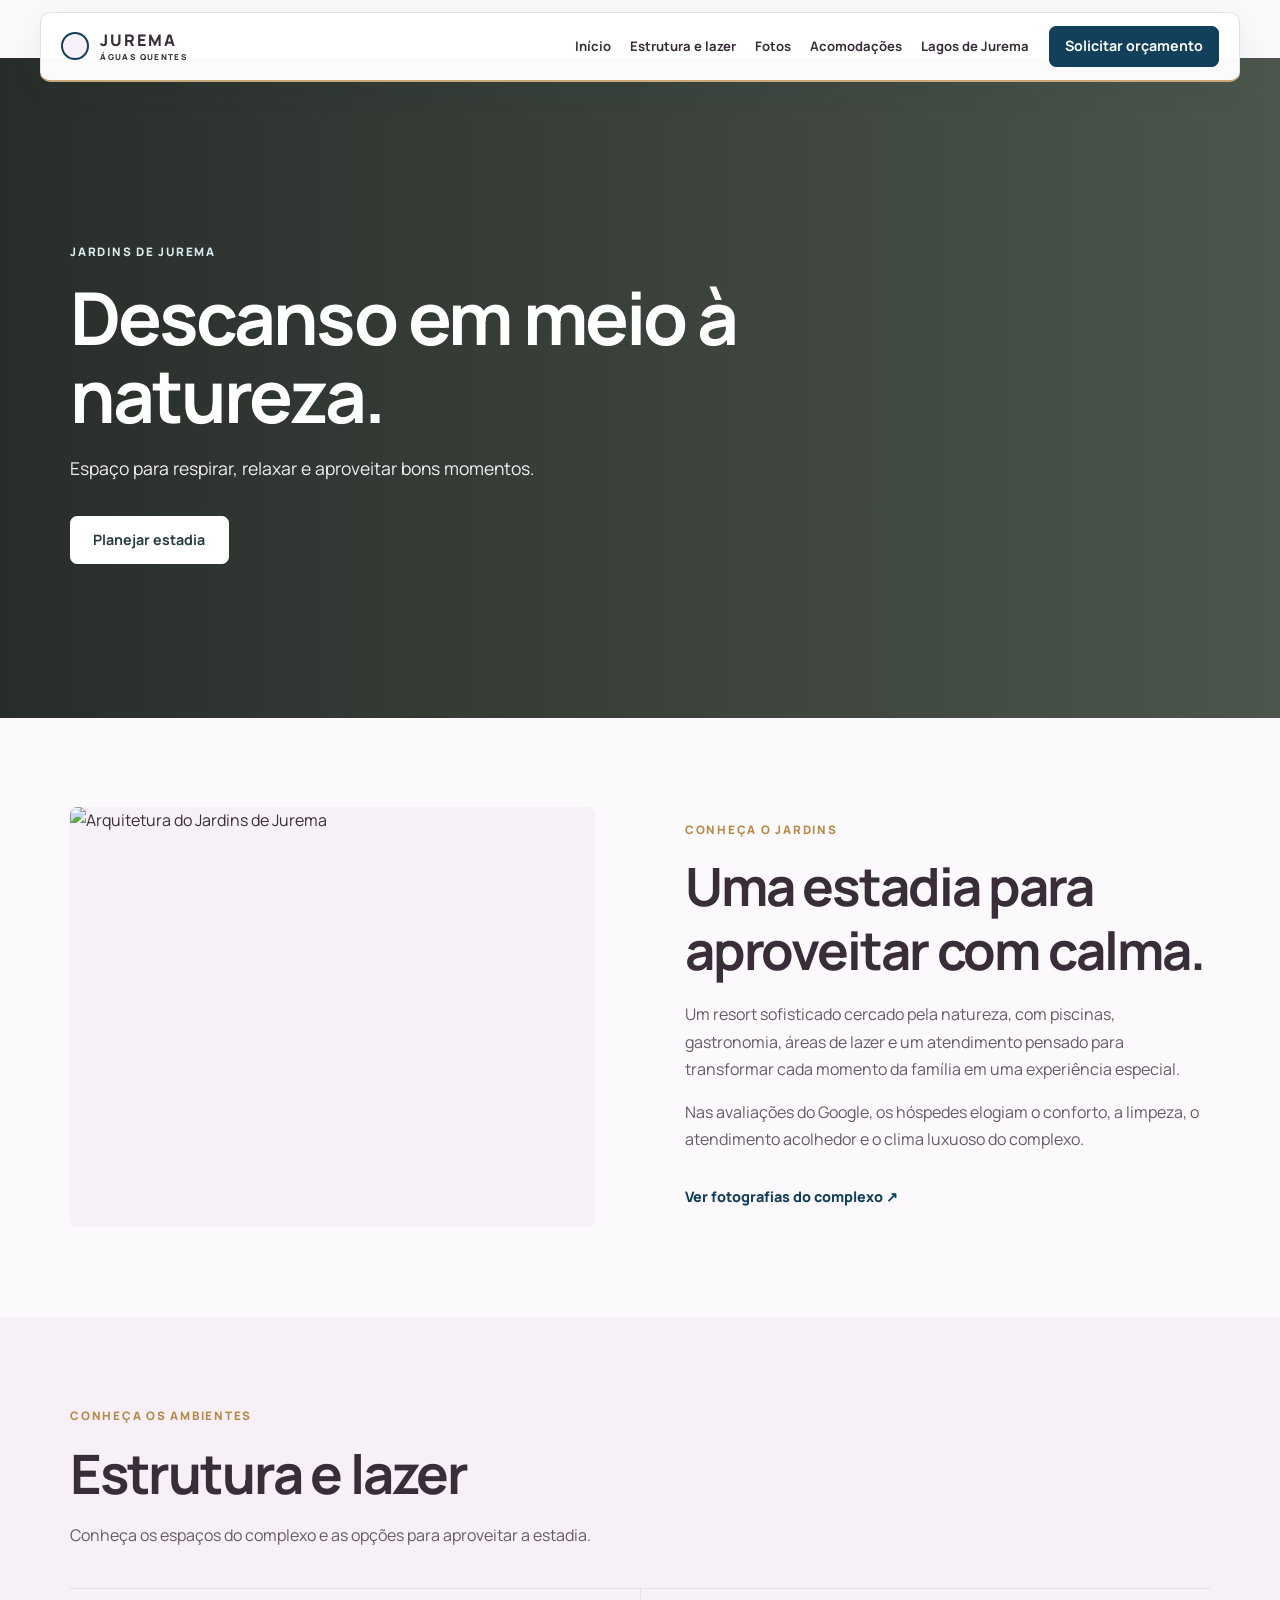
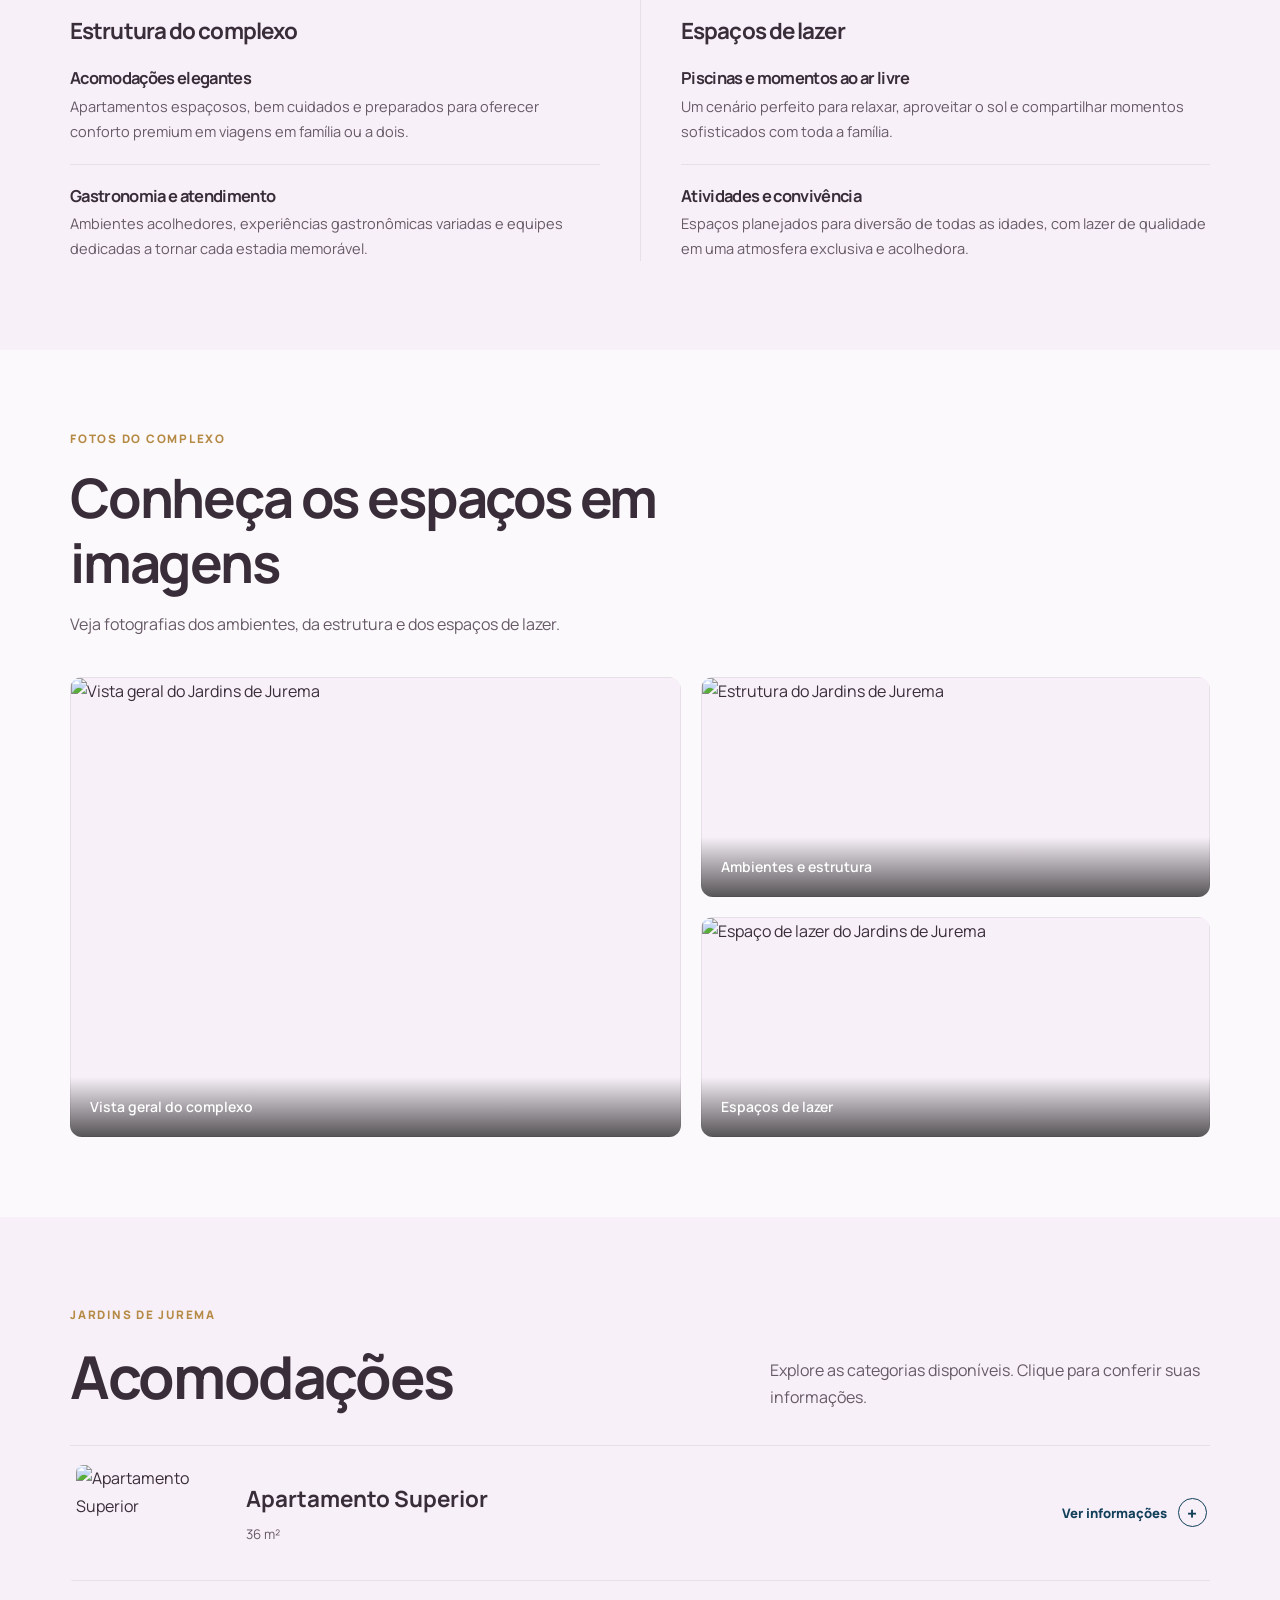
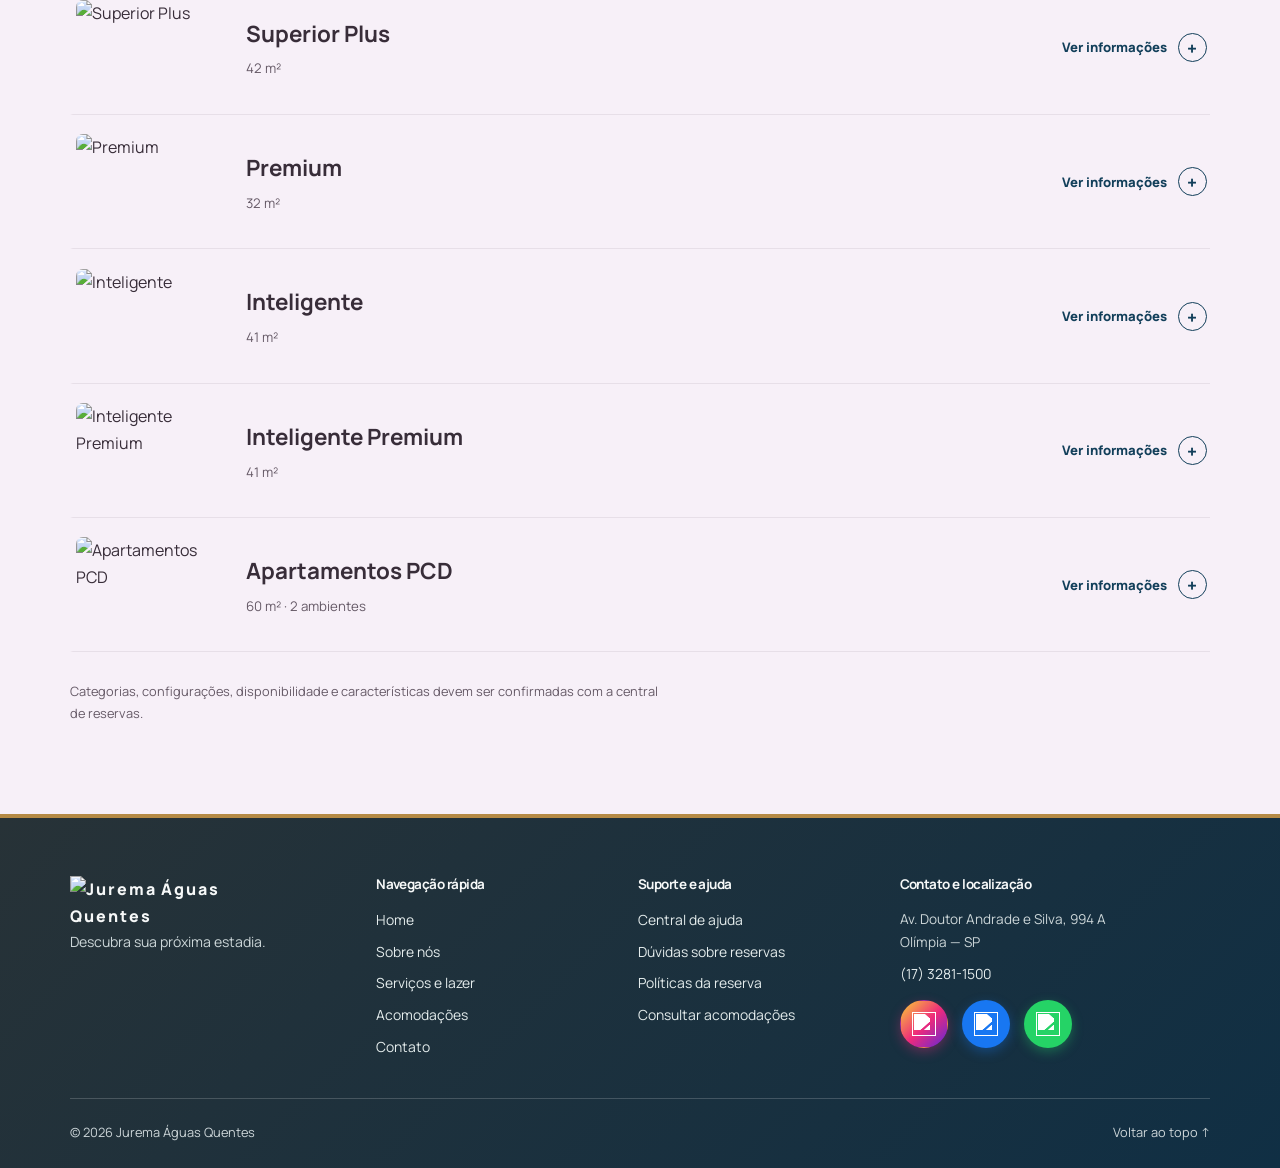
==== jardins-de-jurema.html @ 1fba1b68 "Add files via upload" ====
<!DOCTYPE html>
<html lang="pt-BR">
<head>
  <meta charset="UTF-8">
  <meta name="viewport" content="width=device-width, initial-scale=1.0">
  <meta name="description" content="Conheça o Jardins de Jurema, suas acomodações, estrutura e lazer.">
  <title>Jardins de Jurema</title>

  <link rel="preconnect" href="https://fonts.googleapis.com">
  <link rel="preconnect" href="https://fonts.gstatic.com" crossorigin>
  <link href="https://fonts.googleapis.com/css2?family=Manrope:wght@400;500;600;700;800&display=swap" rel="stylesheet">

  <link rel="stylesheet" href="style.css">
  <script src="script.js" defer></script>
</head>

<body class="tema-jardins">

  <a class="atalho" href="#conteudo">Pular para o conteúdo</a>

  <!-- CABEÇALHO -->
  <header class="cabecalho">
    <a class="marca" href="index.html">
      <span class="icone-marca" aria-hidden="true"></span>
      <span>JUREMA<small>ÁGUAS QUENTES</small></span>
    </a>

    <button
      class="alternar-menu"
      type="button"
      aria-expanded="false"
      aria-controls="navegacao"
    >
      Menu <span aria-hidden="true">☰</span>
    </button>

    <nav id="navegacao" aria-label="Navegação principal">
      <a href="index.html">Início</a>
      <a href="#estrutura-lazer">Estrutura e lazer</a>
      <a href="#galeria">Fotos</a>
      <a href="#acomodacoes">Acomodações</a>
      <a href="lagos-de-jurema.html">Lagos de Jurema</a>
      <a class="botao pequeno" href="index.html?resort=jardins&origem=jardins#planejar">
        Solicitar orçamento
      </a>
    </nav>
  </header>

  <main id="conteudo">

    <!-- CAPA PRINCIPAL -->
    <section class="capa capa-jardins" id="inicio">
      <div class="conteudo-capa">

        <p class="rotulo">JARDINS DE JUREMA</p>

        <h1>Descanso em meio à natureza.</h1>

        <p>
          Espaço para respirar, relaxar
          e aproveitar bons momentos.
        </p>

        <a class="botao claro" href="index.html?resort=jardins&origem=jardins#planejar">
          Planejar estadia
        </a>

      </div>
    </section>

    <!-- APRESENTAÇÃO -->
    <section class="apresentacao largura-conteudo secao" id="essencia">

      <div class="foto-apresentacao">
        <img
          src="imagens/jardins-de-jurema/familia-piscina.png"
          alt="Arquitetura do Jardins de Jurema"
          loading="lazy"
        >
      </div>

      <div class="texto-apresentacao">
        <p class="rotulo">CONHEÇA O JARDINS</p>

        <h2>Uma estadia para aproveitar com calma.</h2>

        <p>
          Um resort sofisticado cercado pela natureza, com piscinas,
          gastronomia, áreas de lazer e um atendimento pensado para
          transformar cada momento da família em uma experiência especial.
        </p>

        <p>
          Nas avaliações do Google, os hóspedes elogiam o conforto,
          a limpeza, o atendimento acolhedor e o clima luxuoso do complexo.
        </p>

        <a class="link-texto" href="#galeria">
          Ver fotografias do complexo ↗
        </a>
      </div>
    </section>

    <!-- ESTRUTURA E LAZER -->
    <section
      class="estrutura-lazer secao"
      id="estrutura-lazer"
      aria-labelledby="titulo-estrutura-lazer"
    >
      <div class="largura-conteudo">

        <div class="abertura-conteudo">
          <p class="rotulo">CONHEÇA OS AMBIENTES</p>

          <h2 id="titulo-estrutura-lazer">Estrutura e lazer</h2>

          <p>
            Conheça os espaços do complexo
            e as opções para aproveitar a estadia.
          </p>
        </div>

        <div class="estrutura-lazer-grid">

          <!-- ESTRUTURA DO COMPLEXO -->
          <div class="estrutura-lazer-coluna">
            <h3>Estrutura do complexo</h3>

            <div class="item-estrutura">
              <h4>Acomodações elegantes</h4>

              <p>
                Apartamentos espaçosos, bem cuidados e preparados para
                oferecer conforto premium em viagens em família ou a dois.
              </p>
            </div>

            <div class="item-estrutura">
              <h4>Gastronomia e atendimento</h4>

              <p>
                Ambientes acolhedores, experiências gastronômicas variadas
                e equipes dedicadas a tornar cada estadia memorável.
              </p>
            </div>
          </div>

          <!-- LAZER -->
          <div class="estrutura-lazer-coluna">
            <h3>Espaços de lazer</h3>

            <div class="item-estrutura">
              <h4>Piscinas e momentos ao ar livre</h4>

              <p>
                Um cenário perfeito para relaxar, aproveitar o sol e
                compartilhar momentos sofisticados com toda a família.
              </p>
            </div>

            <div class="item-estrutura">
              <h4>Atividades e convivência</h4>

              <p>
                Espaços planejados para diversão de todas as idades, com
                lazer de qualidade em uma atmosfera exclusiva e acolhedora.
              </p>
            </div>
          </div>

        </div>
      </div>
    </section>

    <!-- ======================================
         GALERIA DE FOTOS DO JARDINS
         COLOQUE SUAS FOTOGRAFIAS AQUI
    ======================================= -->
    <section
      class="galeria-complexo secao"
      id="galeria"
      aria-labelledby="titulo-galeria"
    >
      <div class="largura-conteudo">

        <div class="abertura-conteudo">
          <p class="rotulo">FOTOS DO COMPLEXO</p>

          <h2 id="titulo-galeria">
            Conheça os espaços em imagens
          </h2>

          <p>
            Veja fotografias dos ambientes,
            da estrutura e dos espaços de lazer.
          </p>
        </div>

        <div class="galeria-grade">

          <!-- FOTO PRINCIPAL -->
          <figure class="galeria-item galeria-destaque sem-imagem">
            <a
              class="galeria-imagem"
              href="imagens/jardins-de-jurema/aereo-jardim.png"
              target="_blank"
              rel="noopener noreferrer"
              aria-label="Abrir vista geral do complexo"
            >
              <img
                src="imagens/jardins-de-jurema/aereo-jardim.png"
                alt="Vista geral do Jardins de Jurema"
                loading="lazy"
              >

              <span class="galeria-fallback">
                Adicione a foto principal do Jardins
              </span>
            </a>

            <figcaption>Vista geral do complexo</figcaption>
          </figure>

          <!-- FOTO DA ESTRUTURA -->
          <figure class="galeria-item sem-imagem">
            <a
              class="galeria-imagem"
              href="imagens/jardins-de-jurema/frente-jardim.png"
              target="_blank"
              rel="noopener noreferrer"
              aria-label="Abrir fotografia da estrutura"
            >
              <img
                src="imagens/jardins-de-jurema/frente-jardim.png"
                alt="Estrutura do Jardins de Jurema"
                loading="lazy"
              >

              <span class="galeria-fallback">
                Adicione uma fotografia da estrutura
              </span>
            </a>

            <figcaption>Ambientes e estrutura</figcaption>
          </figure>

          <!-- FOTO DO LAZER -->
          <figure class="galeria-item sem-imagem">
            <a
              class="galeria-imagem"
              href="imagens/jardins-de-jurema/rede-jardim.png"
              target="_blank"
              rel="noopener noreferrer"
              aria-label="Abrir fotografia do lazer"
            >
              <img
                src="imagens/jardins-de-jurema/rede-jardim.png"
                alt="Espaço de lazer do Jardins de Jurema"
                loading="lazy"
              >

              <span class="galeria-fallback">
                Adicione uma fotografia do lazer
              </span>
            </a>

            <figcaption>Espaços de lazer</figcaption>
          </figure>

        </div>
      </div>
    </section>

    <!-- ACOMODAÇÕES -->
    <section
      class="acomodacoes secao"
      id="acomodacoes"
      data-resort="jardins"
      aria-labelledby="titulo-acomodacoes"
    >
      <div class="largura-conteudo">

        <div class="abertura-acomodacoes">
          <div>
            <p class="rotulo">JARDINS DE JUREMA</p>
            <h2 id="titulo-acomodacoes">Acomodações</h2>
          </div>

          <p>
            Explore as categorias disponíveis.
            Clique para conferir suas informações.
          </p>
        </div>

        <div
          class="lista-acomodacoes"
          id="lista-acomodacoes-jardins"
        ></div>

        <noscript>
          <p class="aviso">
            Ative o JavaScript para consultar as acomodações.
          </p>
        </noscript>

        <p class="aviso aviso-acomodacoes">
          Categorias, configurações, disponibilidade
          e características devem ser confirmadas
          com a central de reservas.
        </p>
      </div>
    </section>

  </main>

  <!-- RODAPÉ -->
  <footer class="rodape">
    <div class="largura-conteudo rodape-grade">
      <div class="rodape-marca">
        <a class="marca" href="index.html">
          <img src="imagens/logos/logo-branca.png" alt="Jurema Águas Quentes">
        </a>
        <p>Descubra sua próxima estadia.</p>
      </div>

      <div class="rodape-coluna">
        <h2>Navegação rápida</h2>
        <a href="index.html">Home</a>
        <a href="#essencia">Sobre nós</a>
        <a href="#estrutura-lazer">Serviços e lazer</a>
        <a href="#acomodacoes">Acomodações</a>
        <a href="index.html?resort=jardins#planejar">Contato</a>
      </div>

      <div class="rodape-coluna">
        <h2>Suporte e ajuda</h2>
        <a href="https://wa.me/551732811500" target="_blank" rel="noopener noreferrer">Central de ajuda</a>
        <a href="https://wa.me/551732811500" target="_blank" rel="noopener noreferrer">Dúvidas sobre reservas</a>
        <a href="https://wa.me/551732811500" target="_blank" rel="noopener noreferrer">Políticas da reserva</a>
        <a href="#acomodacoes">Consultar acomodações</a>
      </div>

      <div class="rodape-coluna">
        <h2>Contato e localização</h2>
        <p>Av. Doutor Andrade e Silva, 994 A<br>Olímpia — SP</p>
        <a href="https://wa.me/551732811500" target="_blank" rel="noopener noreferrer">(17) 3281-1500</a>
        <div class="redes-sociais">
          <a class="rede-social rede-social-instagram" href="https://www.instagram.com/lbtour/" target="_blank" rel="noopener noreferrer" aria-label="Instagram">
            <img src="imagens/logos/instagram.svg" alt="">
          </a>
          <a class="rede-social rede-social-facebook" href="https://www.facebook.com/agencialbtour/" target="_blank" rel="noopener noreferrer" aria-label="Facebook">
            <img src="imagens/logos/facebook.svg" alt="">
          </a>
          <a class="rede-social rede-social-whatsapp" href="https://wa.me/551732811500" target="_blank" rel="noopener noreferrer" aria-label="WhatsApp">
            <img src="imagens/logos/whatsapp.svg" alt="">
          </a>
        </div>
      </div>
    </div>

    <div class="largura-conteudo rodape-inferior">

      <span>
        © <span id="ano"></span> Jurema Águas Quentes
      </span>

      <a href="#inicio">
        Voltar ao topo ↑
      </a>
    </div>
  </footer>

</body>
</html>
---- style.css ----
/* =====================================
   VARIÁVEIS GERAIS
===================================== */

:root {
  --cor-acao: #123f5a;
  --cor-acento: #b58a45;
  --cor-clara: #d9edf1;

  --fundo: #f8fafb;
  --fundo-suave: #edf5f8;

  --texto: #23313a;
  --texto-suave: #58636b;

  --linha: #dce5e9;
  --largura: 1140px;

  /* TAMANHO DA LOGO DO RODAPÉ */
  --tamanho-logo-footer: 160px;
}

/* JARDINS */
body.tema-jardins {
  --cor-acao: #123f5a;
  --cor-acento: #b58a45;
  --cor-clara: #d9edf1;
  --fundo: #fcf9fc;
  --fundo-suave: #f7f0f8;
  --texto: #382d39;
  --texto-suave: #665a67;
  --linha: #e7dfe8;
}

/* LAGOS */
body.tema-lagos {
  --cor-acao: #123f5a;
  --cor-acento: #b58a45;
  --cor-clara: #d9edf1;
  --fundo: #fbfcf8;
  --fundo-suave: #f1f5e9;
  --texto: #303a25;
  --texto-suave: #64705d;
  --linha: #e0e8d4;
}

/* =====================================
   CONFIGURAÇÕES GERAIS
===================================== */

*,
*::before,
*::after {
  box-sizing: border-box;
}

html {
  scroll-behavior: smooth;
}

body {
  margin: 0;
  font-family: "Manrope", Arial, sans-serif;
  font-size: 16px;
  line-height: 1.7;
  color: var(--texto);
  background: var(--fundo);
}

em,
i {
  font-style: normal;
}

a {
  color: inherit;
  text-decoration: none;
  border-bottom: none;
}

img {
  display: block;
  max-width: 100%;
}

h1,
h2,
h3,
h4,
p {
  margin-top: 0;
  overflow-wrap: break-word;
}

h1,
h2,
h3,
h4 {
  line-height: 1.2;
  font-weight: 700;
  letter-spacing: -0.04em;
}

button,
input,
select {
  font: inherit;
}

button {
  cursor: pointer;
}

[hidden] {
  display: none !important;
}

:focus-visible {
  outline: 3px solid var(--cor-acao);
  outline-offset: 3px;
}

section[id] {
  scroll-margin-top: 7rem;
}

.largura-conteudo {
  width: min(var(--largura), calc(100% - 3rem));
  margin-inline: auto;
}

.secao {
  padding-block: clamp(4rem, 7vw, 6.5rem);
}

.atalho {
  position: fixed;
  z-index: 100;
  top: -100px;
  left: 1rem;
  padding: 0.6rem 1rem;
  background: #fff;
  color: #111;
}

.atalho:focus {
  top: 0;
}

.rotulo {
  margin-bottom: 0.9rem;
  color: var(--cor-acento);
  font-size: 0.73rem;
  font-weight: 800;
  letter-spacing: 0.15em;
  text-transform: uppercase;
}

/* =====================================
   BOTÕES
===================================== */

.botao {
  display: inline-flex;
  align-items: center;
  justify-content: center;
  gap: 0.5rem;

  min-height: 48px;
  padding: 0.85rem 1.4rem;

  border: 1px solid var(--cor-acao);
  border-radius: 7px;

  background: var(--cor-acao);
  color: #fff;

  font-size: 0.89rem;
  line-height: 1.3;
  font-weight: 700;
  text-align: center;

  transition: filter 0.2s ease;
}

.botao:hover {
  filter: brightness(0.91);
}

.botao.pequeno {
  min-height: 40px;
  padding: 0.65rem 0.95rem;
}

.botao.claro {
  background: #fff;
  color: #243b40;
  border-color: #fff;
}

.link-texto {
  display: inline-flex;
  align-items: center;
  width: fit-content;
  padding-bottom: 0.25rem;
  color: var(--cor-acao);
  border-bottom: none;
  font-size: 0.9rem;
  font-weight: 800;
}

.link-texto:hover {
  opacity: 0.75;
}

/* =====================================
   CABEÇALHO
===================================== */

.cabecalho {
  position: sticky;
  top: 0.75rem;
  z-index: 40;

  display: flex;
  align-items: center;
  justify-content: space-between;
  gap: 1.25rem;

  width: min(1200px, calc(100% - 2rem));
  margin: 0.75rem auto 0;
  padding: 0.8rem 1.25rem;

  background: rgba(255, 255, 255, 0.98);
  border: 1px solid var(--linha);
  border-radius: 10px;

  box-shadow: 0 8px 28px rgba(20, 35, 35, 0.06);
}

.tema-jurema .cabecalho,
.tema-jardins .cabecalho,
.tema-lagos .cabecalho {
  border-bottom: 2px solid rgba(181, 138, 69, 0.72);
  box-shadow: 0 8px 30px rgba(18, 63, 90, 0.08);
}

.tema-jurema .titulo-secao h2,
.tema-jardins .abertura-acomodacoes h2,
.tema-lagos .abertura-acomodacoes h2 {
  color: var(--texto);
}

.marca {
  display: inline-flex;
  align-items: center;
  gap: 0.7rem;
  flex-shrink: 0;
  font-weight: 800;
  letter-spacing: 0.12em;
}

.icone-marca {
  width: 28px;
  height: 28px;
  flex-shrink: 0;
  border: 2px solid var(--cor-acao);
  border-radius: 50%;
  background: var(--fundo-suave);
}

.marca > span:last-child {
  display: flex;
  flex-direction: column;
  line-height: 1;
}

.marca small {
  margin-top: 0.32rem;
  font-size: 0.51rem;
  letter-spacing: 0.17em;
}

#navegacao {
  display: flex;
  align-items: center;
  gap: clamp(0.6rem, 1.5vw, 1.4rem);
  font-size: 0.82rem;
  font-weight: 700;
}

#navegacao > a:not(.botao):hover {
  color: var(--cor-acao);
}

.alternar-menu {
  display: none;
}

/* =====================================
   CAPAS DOS COMPLEXOS

   ALTERE A FOTO EM CADA BLOCO
===================================== */

.capa {
  display: flex;
  align-items: center;
  position: relative;
  isolation: isolate;
  min-height: clamp(520px, 60vw, 660px);
  margin-top: -1.5rem;
  padding: 6rem 0 4rem;
  color: #fff;

  background:
    linear-gradient(
      90deg,
      rgba(16, 35, 40, 0.8),
      rgba(17, 39, 40, 0.3)
    ),
    url("imagens/jurema-aguas-quentes/banner-casa-imperial.webp")
    center / cover no-repeat,
    #355d6b;
}

body.tema-jurema .capa {
 background-position: center 42%;
}

body.tema-jurema .capa::after {
 content: "";
 position: absolute;
 inset: 0;
 pointer-events: none;
 background: radial-gradient(
   circle at 78% 38%,
   rgba(200, 235, 238, 0.12),
   transparent 30%
 );
}

/* FOTO DE CAPA DO JARDINS */
.capa-jardins {
  background-color: #5b655a;
  background-image:
    linear-gradient(
      90deg,
      rgba(28, 31, 29, 0.8),
      rgba(30, 41, 34, 0.25)
    ),
    url("imagens/jardins-de-jurema/aereo-jardim.png");
  background-position: center;
  background-size: cover;
  background-repeat: no-repeat;
}

/* FOTO DE CAPA DO LAGOS */
.capa-lagos {
  background-color: #527264;
  background-image:
    linear-gradient(
      90deg,
      rgba(19, 35, 28, 0.83),
      rgba(23, 49, 42, 0.2)
    ),
    url("imagens/lagos-de-jurema/lagos-aereo.png");
  background-position: center;
  background-size: cover;
  background-repeat: no-repeat;
}

.conteudo-capa {
  width: min(var(--largura), calc(100% - 3rem));
  margin-inline: auto;
  position: relative;
  z-index: 1;
}

.conteudo-capa > * {
  max-width: 670px;
}

.conteudo-capa .rotulo {
  color: var(--cor-clara);
}

.capa h1 {
  margin-bottom: 1.2rem;
  font-size: clamp(2.7rem, 5.7vw, 5rem);
  line-height: 1.08;
}

.conteudo-capa > p:not(.rotulo) {
  margin-bottom: 2rem;
  color: rgba(255,255,255,0.93);
  font-size: clamp(0.98rem, 1.6vw, 1.1rem);
}

/* =====================================
   FORMULÁRIO
===================================== */

.planejamento {
  position: relative;
  z-index: 2;
  margin-top: -3rem;
  padding: 2.25rem;

  background: #fff;
  border: 1px solid var(--linha);
  border-radius: 10px;

  box-shadow: 0 14px 35px rgba(35,54,62,0.08);
}

.planejamento h2 {
  margin-bottom: 1.5rem;
  font-size: clamp(1.6rem, 3vw, 2.25rem);
}

#formulario-planejamento {
  display: grid;
  grid-template-columns: repeat(4, minmax(0, 1fr));
  align-items: end;
  gap: 1.1rem;
}

#formulario-planejamento label {
  display: flex;
  flex-direction: column;
  gap: 0.45rem;
  font-size: 0.83rem;
  font-weight: 700;
}

#formulario-planejamento input:not([type="radio"]),
#formulario-planejamento select {
  width: 100%;
  min-width: 0;
  min-height: 48px;
  padding: 0.6rem 0.75rem;
  border: 1px solid #c9d3d9;
  border-radius: 7px;
  background: #fff;
  color: var(--texto);
}

.selecao-hospedagem {
  grid-column: 1 / -1;
  margin: 0;
  padding: 0;
  min-width: 0;
  border: 0;
}

.selecao-hospedagem legend {
  margin-bottom: 0.7rem;
  font-size: 0.87rem;
  font-weight: 800;
}

.opcoes-hospedagem {
  display: flex;
  flex-wrap: wrap;
  gap: 0.5rem;
}

#formulario-planejamento .opcao-hospedagem {
  display: inline-flex;
  flex-direction: row;
  align-items: center;
  gap: 0.55rem;
  min-height: 46px;
  padding: 0.55rem 0.85rem;

  border: 1px solid var(--linha);
  background: #fff;
  border-radius: 7px;
  cursor: pointer;
}

#formulario-planejamento .opcao-hospedagem:has(input:checked) {
  border-color: var(--cor-acao);
  background: var(--fundo-suave);
}

.opcao-hospedagem input {
  margin: 0;
  accent-color: var(--cor-acao);
}

.opcao-hospedagem strong {
  font-size: 0.85rem;
}

.idades-criancas {
  grid-column: 1 / -1;
  padding: 1rem;
  border-left: 3px solid var(--cor-acao);
  background: var(--fundo-suave);
}

.idades-cabecalho {
  display: flex;
  flex-direction: column;
  margin-bottom: 0.85rem;
  font-size: 0.85rem;
}

.idades-cabecalho span {
  color: var(--texto-suave);
}

.grade-idades {
  display: grid;
  grid-template-columns: repeat(4, minmax(0, 1fr));
  gap: 1rem;
}

#formulario-planejamento > button {
  grid-column: 1 / -1;
  justify-self: end;
  width: min(100%, 260px);
}

/* =====================================
   APRESENTAÇÃO
===================================== */

.apresentacao {
  display: grid;
  grid-template-columns: 1fr 1fr;
  align-items: center;
  gap: clamp(2rem, 7vw, 6rem);
}

.foto-apresentacao {
  overflow: hidden;
  border-radius: 7px;
  background: var(--fundo-suave);
}

.foto-apresentacao img {
  width: 100%;
  height: 420px;
  object-fit: cover;
}

.texto-apresentacao h2,
.introducao h2,
.titulo-secao h2 {
  margin-bottom: 1.2rem;
  font-size: clamp(2rem, 4.2vw, 3.3rem);
}

.texto-apresentacao p:not(.rotulo),
.introducao p:not(.rotulo),
.titulo-secao > p {
  max-width: 53ch;
  color: var(--texto-suave);
}

.texto-apresentacao .link-texto {
  margin-top: 1rem;
}

.introducao {
  text-align: center;
}

.introducao p {
  margin-inline: auto;
}

/* =====================================
   COMPLEXOS DA PÁGINA INICIAL
===================================== */

.titulo-secao {
  display: flex;
  align-items: end;
  justify-content: space-between;
  gap: 2rem;
  margin-bottom: 2.5rem;
}

.grade-experiencias {
  display: grid;
  grid-template-columns: repeat(3, minmax(0, 1fr));
  gap: clamp(1.5rem, 4vw, 3rem);
}

.experiencia {
  min-width: 0;
  display: flex;
  flex-direction: column;
}

.experiencia > div:last-child {
  flex: 1;
  display: flex;
  flex-direction: column;
  align-items: flex-start;
  padding-top: 1.1rem;
}

.experiencia > div:last-child p {
  flex: 1;
}

.experiencia > div:last-child .link-texto {
  margin-top: 1rem;
}

.experiencia-foto {
  position: relative;
  width: 100%;
  aspect-ratio: 16 / 10;
  border-radius: 7px;
  background: var(--fundo-suave);
  overflow: hidden;
}

.experiencia-foto::after {
  content: "";
  position: absolute;
  inset: 0;
  border: 1px solid rgba(181, 138, 69, 0.42);
  border-radius: inherit;
  pointer-events: none;
}

.experiencia-foto img {
  width: 100%;
  height: 100%;
  object-fit: cover;
}

.experiencia-fallback {
  display: none;
  padding: 1.5rem;
  font-size: 0.83rem;
  color: var(--texto-suave);
  text-align: center;
}

.experiencia-foto.sem-imagem {
  display: grid;
  place-items: center;
  border: 1px solid var(--linha);
}

.experiencia-foto.sem-imagem img {
  display: none;
}

.experiencia-foto.sem-imagem .experiencia-fallback {
  display: block;
}

.experiencia h3 {
  margin-bottom: 0.6rem;
  font-size: clamp(1.2rem, 2vw, 1.55rem);
}

.experiencia p {
  max-width: 47ch;
  color: var(--texto-suave);
}

/* =====================================
   ESTRUTURA E LAZER
===================================== */

.estrutura-lazer {
  background: var(--fundo-suave);
}

.abertura-conteudo {
  max-width: 700px;
  margin-bottom: 2.4rem;
}

.abertura-conteudo h2 {
  margin-bottom: 1rem;
  font-size: clamp(2.2rem, 4.5vw, 3.4rem);
}

.abertura-conteudo > p:last-child {
  color: var(--texto-suave);
}

.estrutura-lazer-grid {
  display: grid;
  grid-template-columns: repeat(2, minmax(0, 1fr));
  border-top: 1px solid var(--linha);
}

.estrutura-lazer-coluna {
  min-width: 0;
  padding: 1.8rem 2.5rem 0 0;
}

.estrutura-lazer-coluna + .estrutura-lazer-coluna {
  padding: 1.8rem 0 0 2.5rem;
  border-left: 1px solid var(--linha);
}

.estrutura-lazer-coluna h3 {
  margin-bottom: 1.5rem;
  font-size: 1.4rem;
}

.item-estrutura + .item-estrutura {
  margin-top: 1.3rem;
  padding-top: 1.3rem;
  border-top: 1px solid var(--linha);
}

.item-estrutura h4 {
  margin-bottom: 0.35rem;
  font-size: 1.03rem;
}

.item-estrutura p {
  margin-bottom: 0;
  color: var(--texto-suave);
  font-size: 0.91rem;
}

/* =====================================
   GALERIA DOS COMPLEXOS
===================================== */

.galeria-complexo {
  background: var(--fundo);
}

.galeria-grade {
  display: grid;
  grid-template-columns: 1.25fr 1fr;
  grid-template-rows: repeat(2, minmax(180px, auto));
  gap: 1.1rem 1.5rem;
}

.galeria-item {
  min-width: 0;
  margin: 0;
}

.galeria-destaque {
  grid-row: span 2;
}

.galeria-imagem {
  position: relative;
  display: block;
  overflow: hidden;
  width: 100%;
  aspect-ratio: 16 / 9;
  border: 1px solid var(--linha);
  border-radius: 7px;
  background: var(--fundo-suave);
}

.galeria-destaque .galeria-imagem {
  height: calc(100% - 1.7rem);
  min-height: 360px;
  aspect-ratio: auto;
}

.galeria-imagem img {
  width: 100%;
  height: 100%;
  object-fit: cover;
  transition: transform 0.25s ease;
}

.galeria-imagem[href]:hover img {
  transform: scale(1.02);
}

.galeria-item figcaption {
  padding-top: 0.5rem;
  font-size: 0.79rem;
  color: var(--texto-suave);
}

.galeria-fallback {
  display: none;
  padding: 1.5rem;
  text-align: center;
  font-size: 0.83rem;
  color: var(--texto-suave);
}

.galeria-item.sem-imagem .galeria-imagem {
  display: grid;
  place-items: center;
}

.galeria-item.sem-imagem .galeria-imagem img {
  display: none;
}

.galeria-item.sem-imagem .galeria-fallback {
  display: block;
}

.galeria-item.sem-imagem .galeria-imagem {
  cursor: default;
}

/* =====================================
   ACOMODAÇÕES
===================================== */

.acomodacoes {
  background: var(--fundo-suave);
}

.abertura-acomodacoes {
  display: flex;
  justify-content: space-between;
  align-items: end;
  gap: 2rem;
  margin-bottom: 2.1rem;
}

.abertura-acomodacoes h2 {
  margin-bottom: 0;
  font-size: clamp(2.3rem, 5vw, 3.7rem);
}

.abertura-acomodacoes > p {
  max-width: 44ch;
  margin: 0;
  color: var(--texto-suave);
}

.lista-acomodacoes {
  border-top: 1px solid var(--linha);
}

.acomodacao-item {
  border-bottom: 1px solid var(--linha);
  border-left: 3px solid transparent;
  transition: border-color 0.2s ease, background 0.2s ease;
}

.acomodacao-item:hover,
.acomodacao-item[open] {
  border-left-color: var(--cor-acento);
  background: linear-gradient(90deg, rgba(181, 138, 69, 0.07), transparent 28%);
}

.acomodacao-resumo {
  display: flex;
  align-items: center;
  justify-content: space-between;
  gap: 1.25rem;

  min-height: 95px;
  padding: 1.2rem 0.2rem;

  cursor: pointer;
  list-style: none;
}

.foto-acomodacao {
  width: 150px;
  height: 95px;
  flex: 0 0 150px;
  border-radius: 7px;
  object-fit: cover;
}

.nome-acomodacao {
  flex: 1;
}

.acomodacao-resumo::-webkit-details-marker {
  display: none;
}

.acomodacao-resumo:hover {
  color: var(--cor-acao);
}

.nome-acomodacao {
  display: flex;
  flex-direction: column;
  gap: 0.3rem;
}

.nome-acomodacao strong {
  font-size: clamp(1.05rem, 2vw, 1.4rem);
}

.nome-acomodacao small {
  color: var(--texto-suave);
  font-size: 0.83rem;
}

.alternar-acomodacao {
  display: inline-flex;
  align-items: center;
  gap: 0.7rem;
  color: var(--cor-acao);
  font-size: 0.82rem;
  font-weight: 800;
  white-space: nowrap;
}

.alternar-acomodacao > span {
  display: grid;
  place-items: center;
  width: 29px;
  height: 29px;
  border: 1px solid currentColor;
  border-radius: 50%;
  font-size: 1.1rem;
  transition: transform 0.2s;
}

.acomodacao-item[open] .alternar-acomodacao > span {
  transform: rotate(45deg);
}

.conteudo-acomodacao {
  display: flex;
  align-items: end;
  justify-content: space-between;
  flex-wrap: wrap;
  gap: 1.25rem;
  padding: 0 0.25rem 1.5rem;
}

.conteudo-acomodacao ul {
  margin: 0;
  padding-left: 1.25rem;
  color: var(--texto-suave);
  font-size: 0.9rem;
}

.conteudo-acomodacao li + li {
  margin-top: 0.2rem;
}

.aviso {
  color: var(--texto-suave);
  font-size: 0.8rem;
}

.aviso-acomodacoes {
  max-width: 75ch;
  margin: 1.8rem 0 0;
}

/* =====================================
   RODAPÉ
===================================== */

.rodape {
  padding: 3.6rem 0 1.5rem;
  background: #273237;
  color: #f6f8f8;
  border-top: 4px solid var(--cor-acento);
  background-image: linear-gradient(135deg, #273237 0%, #102f44 100%);
}

.rodape-grade {
  display: grid;
  grid-template-columns: 1.2fr 1fr 1fr 1.4fr;
  gap: 2.5rem;
  padding-bottom: 2.5rem;
}

.rodape-marca .marca img {
  width: var(--tamanho-logo-footer);
  max-width: 100%;
  height: auto;
  object-fit: contain;
}

.rodape-marca p {
  color: #ccd6d8;
  font-size: 0.88rem;
}

.rodape-coluna {
  display: flex;
  flex-direction: column;
  align-items: flex-start;
  gap: 0.5rem;
}

.rodape-coluna h2 {
  margin-bottom: 0.5rem;
  font-size: 0.84rem;
}

.rodape-coluna a {
  color: #e4ecec;
  font-size: 0.87rem;
}

.rodape-coluna a:hover,
.rodape-inferior a:hover {
  color: #b7e3e5;
}

.rodape-coluna p {
  max-width: 28ch;
  margin: 0;
  color: #ccd6d8;
  font-size: 0.85rem;
}

.redes-sociais {
  display: flex;
  flex-wrap: wrap;
  gap: 0.9rem;
  margin-top: 0.35rem;
}

.rede-social {
  display: grid;
  place-items: center;
  width: 48px;
  height: 48px;
  border: 1px solid rgba(255,255,255,0.28);
  border-radius: 50%;
  color: #fff;
  transition: background 0.2s ease, transform 0.2s ease;
}

.rede-social:hover {
  transform: translateY(-2px);
}

.rede-social-instagram {
  border-color: transparent;
  background: linear-gradient(135deg, #f9ce34 0%, #ee2a7b 52%, #6228d7 100%);
  box-shadow: 0 4px 12px rgba(238, 42, 123, 0.35);
}

.rede-social-facebook {
  border-color: transparent;
  background: #1877f2;
  box-shadow: 0 4px 12px rgba(24, 119, 242, 0.35);
}

.rede-social-whatsapp {
  border-color: transparent;
  background: #25d366;
  box-shadow: 0 4px 12px rgba(37, 211, 102, 0.35);
}

.rede-social svg {
  width: 24px;
  height: 24px;
  fill: currentColor;
  stroke: none;
}

.rede-social-instagram svg {
  fill: none;
  stroke: #fff;
  stroke-width: 1.8;
}

.rede-social-instagram svg circle {
  fill: none;
}

.rede-social-facebook svg,
.rede-social-whatsapp svg {
  fill: #fff;
}

.rede-social-whatsapp svg {
  fill: none;
  stroke: #fff;
  stroke-width: 1.7;
  stroke-linecap: round;
  stroke-linejoin: round;
}

.rede-social img {
  width: 24px;
  height: 24px;
  object-fit: contain;
  filter: brightness(0) invert(1);
}

.rodape-inferior {
  display: flex;
  align-items: center;
  justify-content: space-between;
  flex-wrap: wrap;
  gap: 1.2rem;

  padding-top: 1.4rem;
  border-top: 1px solid rgba(255,255,255,0.18);

  color: #ccd5d8;
  font-size: 0.8rem;
}

/* =====================================
   MODAL DO WHATSAPP
===================================== */

#janela-modal {
  position: relative;
  width: min(550px, calc(100% - 2rem));
  padding: 2rem;
  border: 1px solid var(--linha);
  border-radius: 10px;
  background: #fff;
  color: var(--texto);
}

#janela-modal::backdrop {
  background: rgba(16,28,34,0.66);
}

#janela-modal h2 {
  margin: 0.2rem 2rem 1rem 0;
  font-size: 1.75rem;
}

#texto-modal {
  white-space: pre-line;
}

.fechar-modal {
  position: absolute;
  top: 1rem;
  right: 1rem;

  width: 35px;
  height: 35px;

  border: 1px solid var(--linha);
  border-radius: 50%;
  background: #fff;
  font-size: 1.3rem;
}

.modal-acoes {
  display: flex;
  flex-wrap: wrap;
  gap: 0.7rem;
  margin-top: 1rem;
}

.modal-acoes .botao {
  flex: 1 1 180px;
}

#estado-copia {
  min-height: 1rem;
  font-size: 0.82rem;
}

/* =====================================
   TABLETS
===================================== */

@media (max-width: 920px) {
  .alternar-menu {
    display: inline-flex;
    align-items: center;
    gap: 0.5rem;

    min-height: 40px;
    padding: 0.5rem 0.8rem;

    background: #fff;
    border: 1px solid var(--linha);
    border-radius: 6px;
  }

  #navegacao {
    display: none;
    position: absolute;

    top: calc(100% + 0.4rem);
    left: 0;
    right: 0;

    flex-direction: column;
    align-items: stretch;
    gap: 0.25rem;

    padding: 1rem;
    background: #fff;
    border: 1px solid var(--linha);
    border-radius: 8px;

    box-shadow: 0 12px 25px rgba(0,0,0,0.08);
  }

  #navegacao.aberto {
    display: flex;
  }

  #navegacao > a:not(.botao) {
    padding: 0.6rem;
  }

  #formulario-planejamento {
    grid-template-columns: repeat(2, minmax(0,1fr));
  }

  .grade-idades {
    grid-template-columns: repeat(2, minmax(0,1fr));
  }

  .apresentacao {
    grid-template-columns: 1fr;
  }

  .foto-apresentacao img {
    height: 340px;
  }

  .titulo-secao,
  .abertura-acomodacoes {
    flex-direction: column;
    align-items: flex-start;
  }

  .estrutura-lazer-grid {
    grid-template-columns: 1fr;
  }

  .estrutura-lazer-coluna,
  .estrutura-lazer-coluna + .estrutura-lazer-coluna {
    padding: 1.5rem 0 0;
    border-left: 0;
  }

  .estrutura-lazer-coluna + .estrutura-lazer-coluna {
    margin-top: 1.5rem;
    border-top: 1px solid var(--linha);
  }

  .rodape-grade {
    grid-template-columns: repeat(2, minmax(0,1fr));
  }
}

/* =====================================
   CELULARES
===================================== */

@media (max-width: 620px) {
  .largura-conteudo,
  .conteudo-capa {
    width: calc(100% - 2rem);
  }

  .secao {
    padding-block: 3.7rem;
  }

  .cabecalho {
    padding: 0.65rem 0.85rem;
  }

  .marca {
    gap: 0.45rem;
    font-size: 0.85rem;
  }

  .marca small {
    font-size: 0.45rem;
  }

  .icone-marca {
    width: 24px;
    height: 24px;
  }

  .capa {
    min-height: 500px;
    margin-top: -1rem;
    padding: 6rem 0 3rem;
  }

  .capa h1 {
    font-size: clamp(2.5rem, 11vw, 3.7rem);
  }

  .planejamento {
    margin-top: -1.5rem;
    padding: 1.2rem;
  }

  #formulario-planejamento {
    grid-template-columns: 1fr;
  }

  #formulario-planejamento > button {
    width: 100%;
    justify-self: stretch;
  }

  .opcoes-hospedagem {
    flex-direction: column;
  }

  .grade-idades {
    grid-template-columns: 1fr;
  }

  .foto-apresentacao img {
    height: 270px;
  }

  .grade-experiencias {
    grid-template-columns: 1fr;
  }

  /* GALERIA NO CELULAR */
  .galeria-grade {
    grid-template-columns: repeat(2, minmax(0,1fr));
    grid-template-rows: auto;
    gap: 1rem;
  }

  .galeria-destaque {
    grid-column: 1 / -1;
    grid-row: auto;
  }

  .galeria-destaque .galeria-imagem {
    height: auto;
    min-height: 0;
    aspect-ratio: 16 / 10;
  }

  .galeria-item:not(.galeria-destaque) .galeria-imagem {
    aspect-ratio: 4 / 3;
  }

  .galeria-fallback {
    padding: 0.75rem;
    font-size: 0.73rem;
  }

  .acomodacao-resumo {
    min-height: 85px;
  }

  .foto-acomodacao {
    width: 90px;
    height: 70px;
    flex-basis: 90px;
  }

  .alternar-acomodacao {
    gap: 0.4rem;
    font-size: 0.73rem;
  }

  .rodape-grade {
    grid-template-columns: 1fr;
  }

  .rodape-inferior {
    align-items: flex-start;
    flex-direction: column;
  }

  #janela-modal {
    padding: 1.4rem;
  }
}

/* =====================================
   ACESSIBILIDADE
===================================== */

@media (prefers-reduced-motion: reduce) {
  html {
    scroll-behavior: auto;
  }

  *,
  *::before,
  *::after {
    transition-duration: 0.01ms !important;
  }
}

.galeria-item:not(.sem-imagem) .galeria-imagem img {
    display: block;
    width: 100%;
    height: 100%;
    object-fit: cover;
}

.galeria-item:not(.sem-imagem) .galeria-fallback {
    display: none;
}


/* =========================================
   GALERIA DE FOTOS DOS COMPLEXOS
========================================= */

.galeria-complexo {
    width: 100%;
    padding: 80px 0;
}

.galeria-grade {
    display: grid;
    grid-template-columns: 1.2fr 1fr;
    grid-template-rows: repeat(2, 220px);
    gap: 20px;
    width: 100%;
}

.galeria-item {
    position: relative;
    margin: 0;
    padding: 0;
    min-width: 0;
    min-height: 0;
    overflow: hidden;
    border-radius: 12px;
    background: #f1f3ed;
}

.galeria-item.galeria-destaque {
    grid-row: span 2;
}

.galeria-item .galeria-imagem {
    display: block;
    width: 100%;
    height: 100%;
    overflow: hidden;
}

.galeria-item .galeria-imagem img {
    display: block !important;
    width: 100% !important;
    height: 100% !important;
    object-fit: cover;
    object-position: center;
    opacity: 1 !important;
    visibility: visible !important;
    transition: transform 0.4s ease;
}

.galeria-item .galeria-imagem:hover img {
    transform: scale(1.04);
}

/* Ocultar textos antigos de preenchimento */
.galeria-item .galeria-fallback {
    display: none !important;
}

.galeria-item figcaption {
    position: absolute;
    left: 0;
    right: 0;
    bottom: 0;
    padding: 18px 20px;
    color: #ffffff;
    font-size: 14px;
    font-weight: 600;
    background: linear-gradient(
        to top,
        rgba(0, 0, 0, 0.65),
        transparent
    );
    pointer-events: none;
}

/* Responsividade */
@media (max-width: 768px) {
    .galeria-complexo {
        padding: 50px 0;
    }

    .galeria-grade {
        grid-template-columns: 1fr;
        grid-template-rows: auto;
        gap: 16px;
    }

    .galeria-item,
    .galeria-item.galeria-destaque {
        grid-row: auto;
        height: 260px;
    }

    .galeria-item.galeria-destaque {
        height: 320px;
    }
}
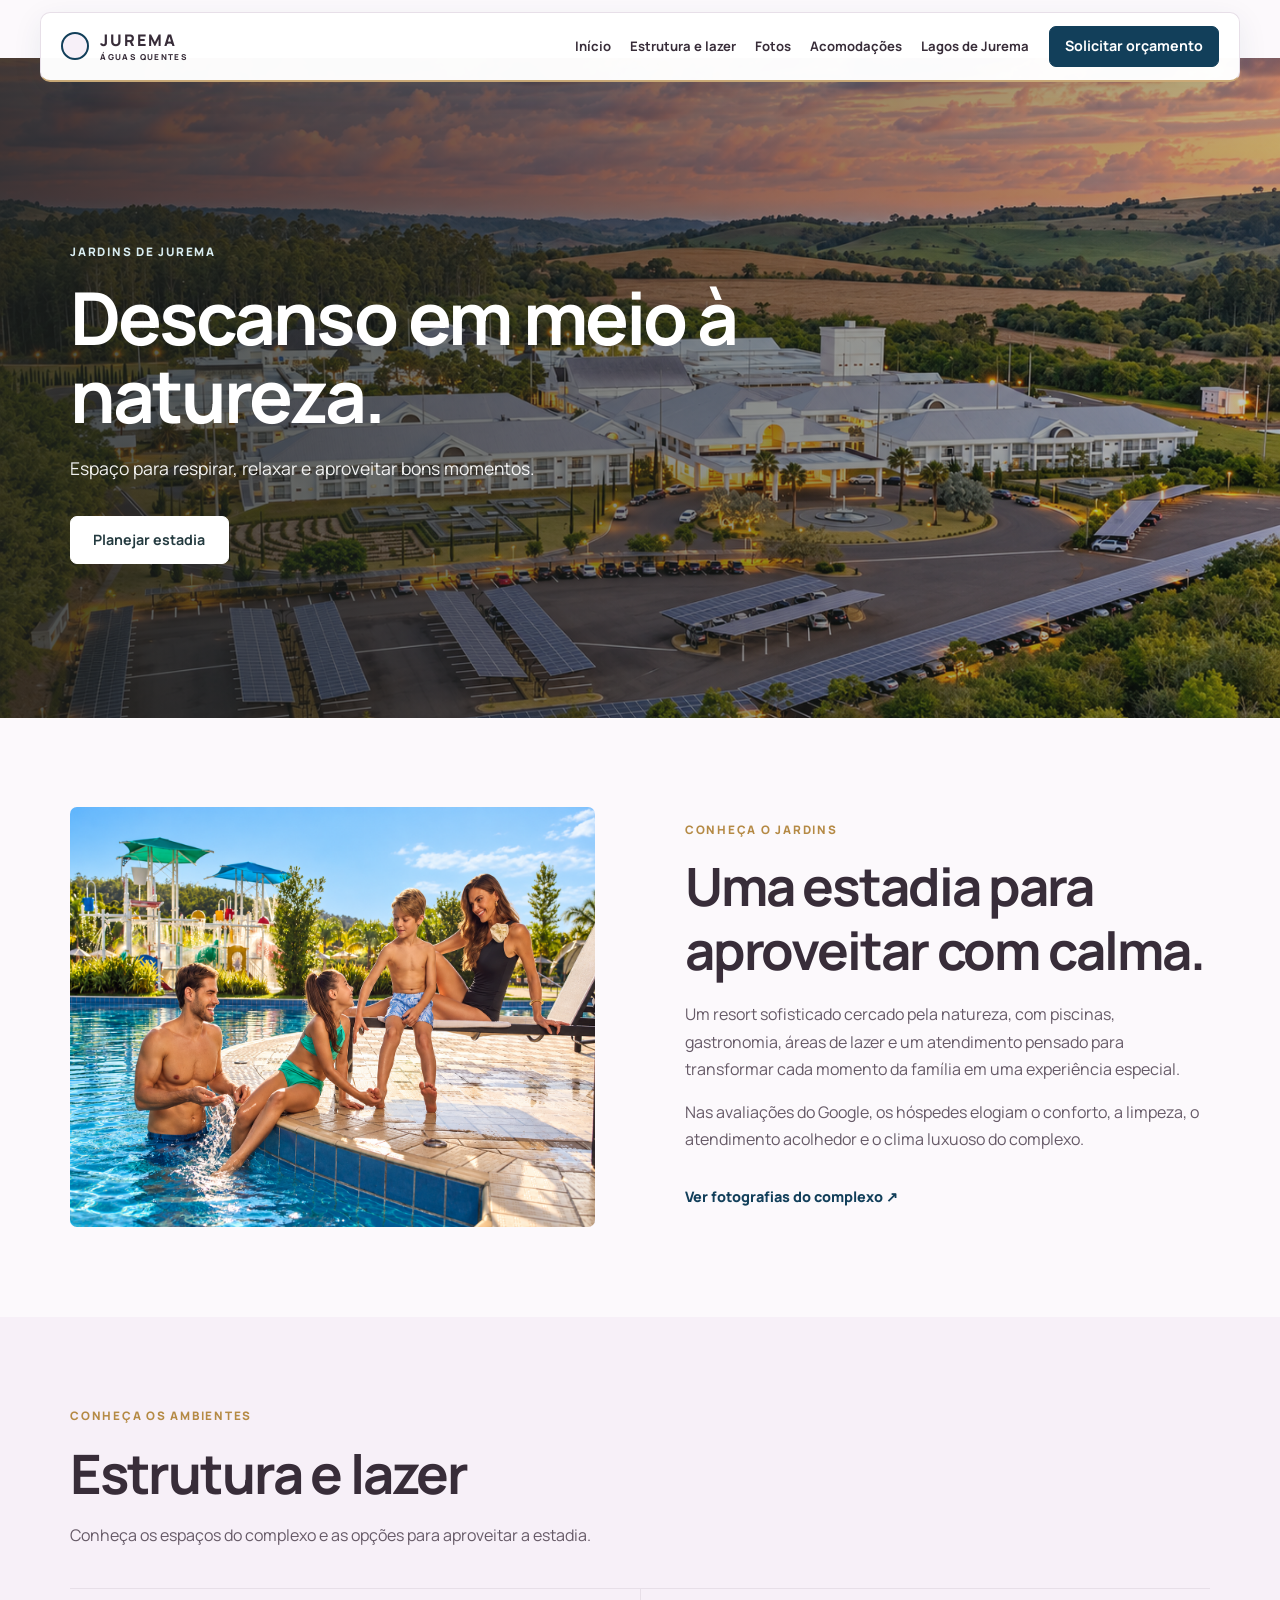
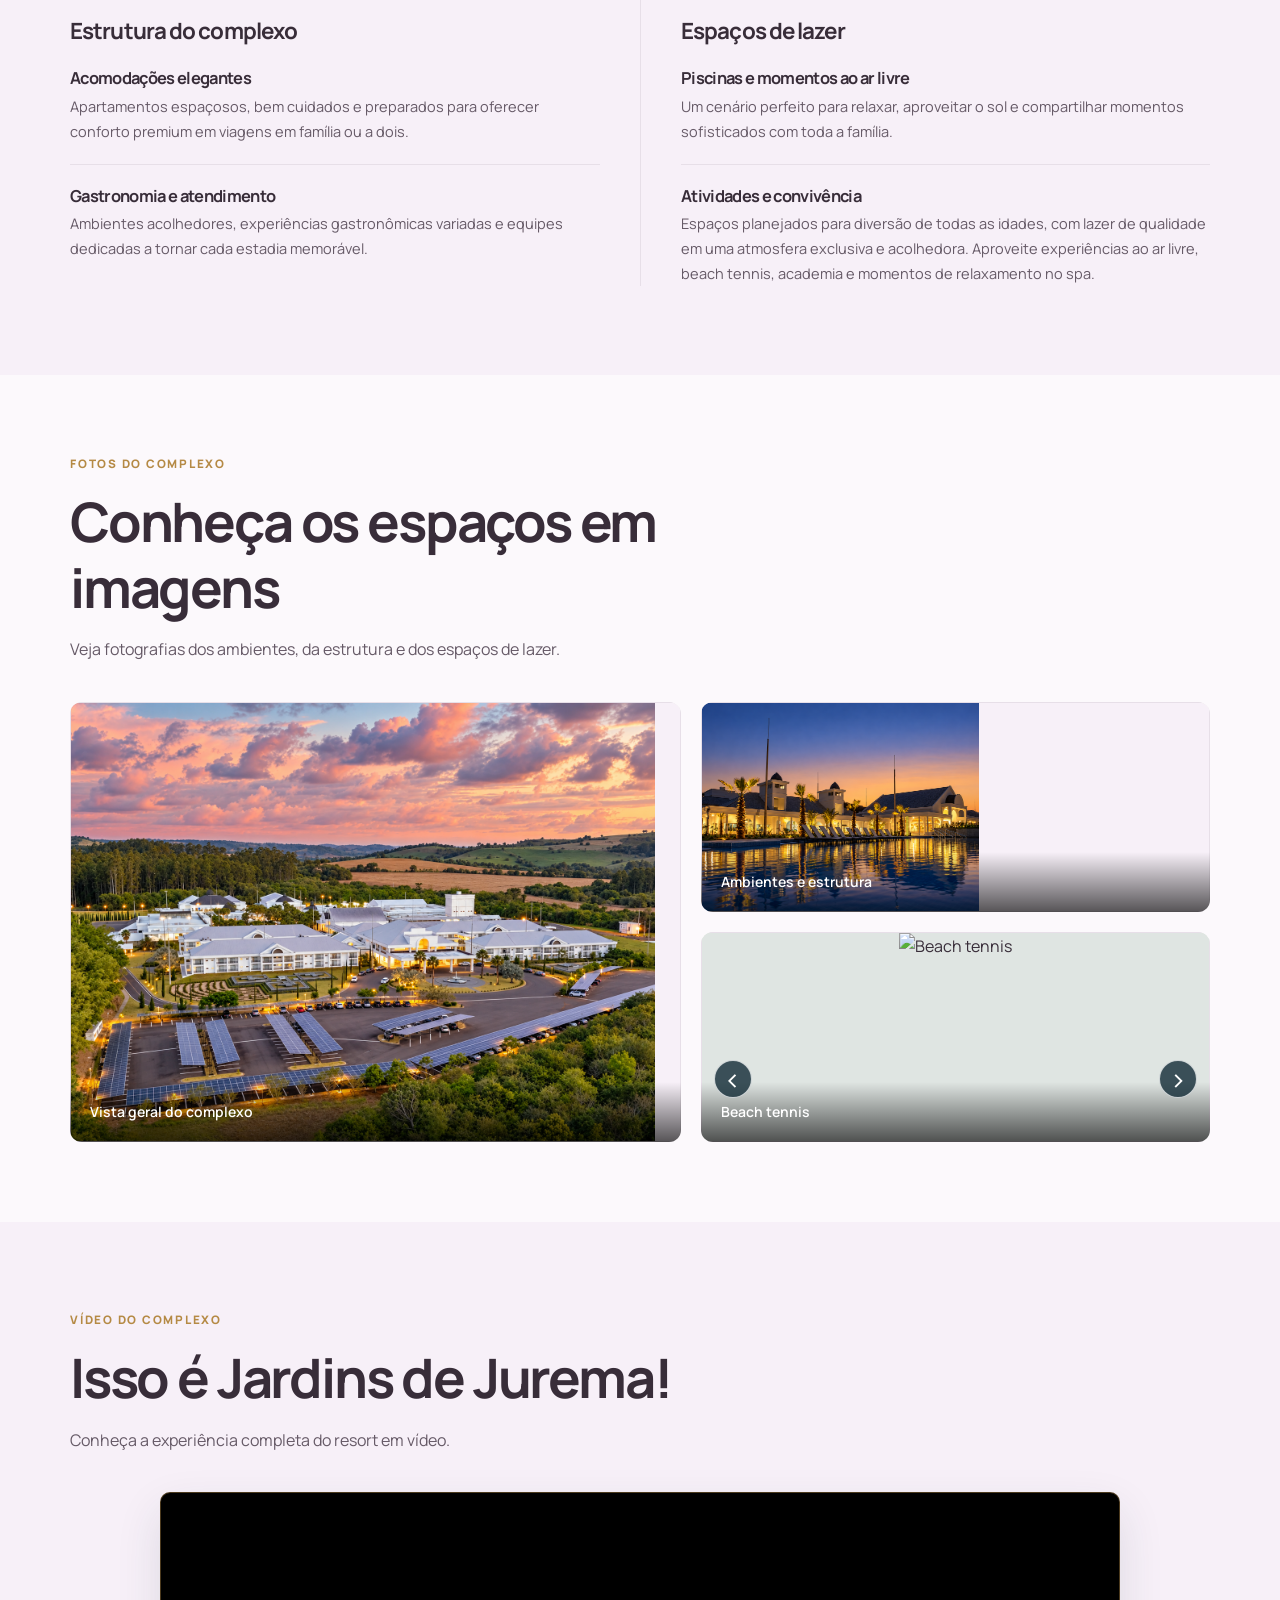
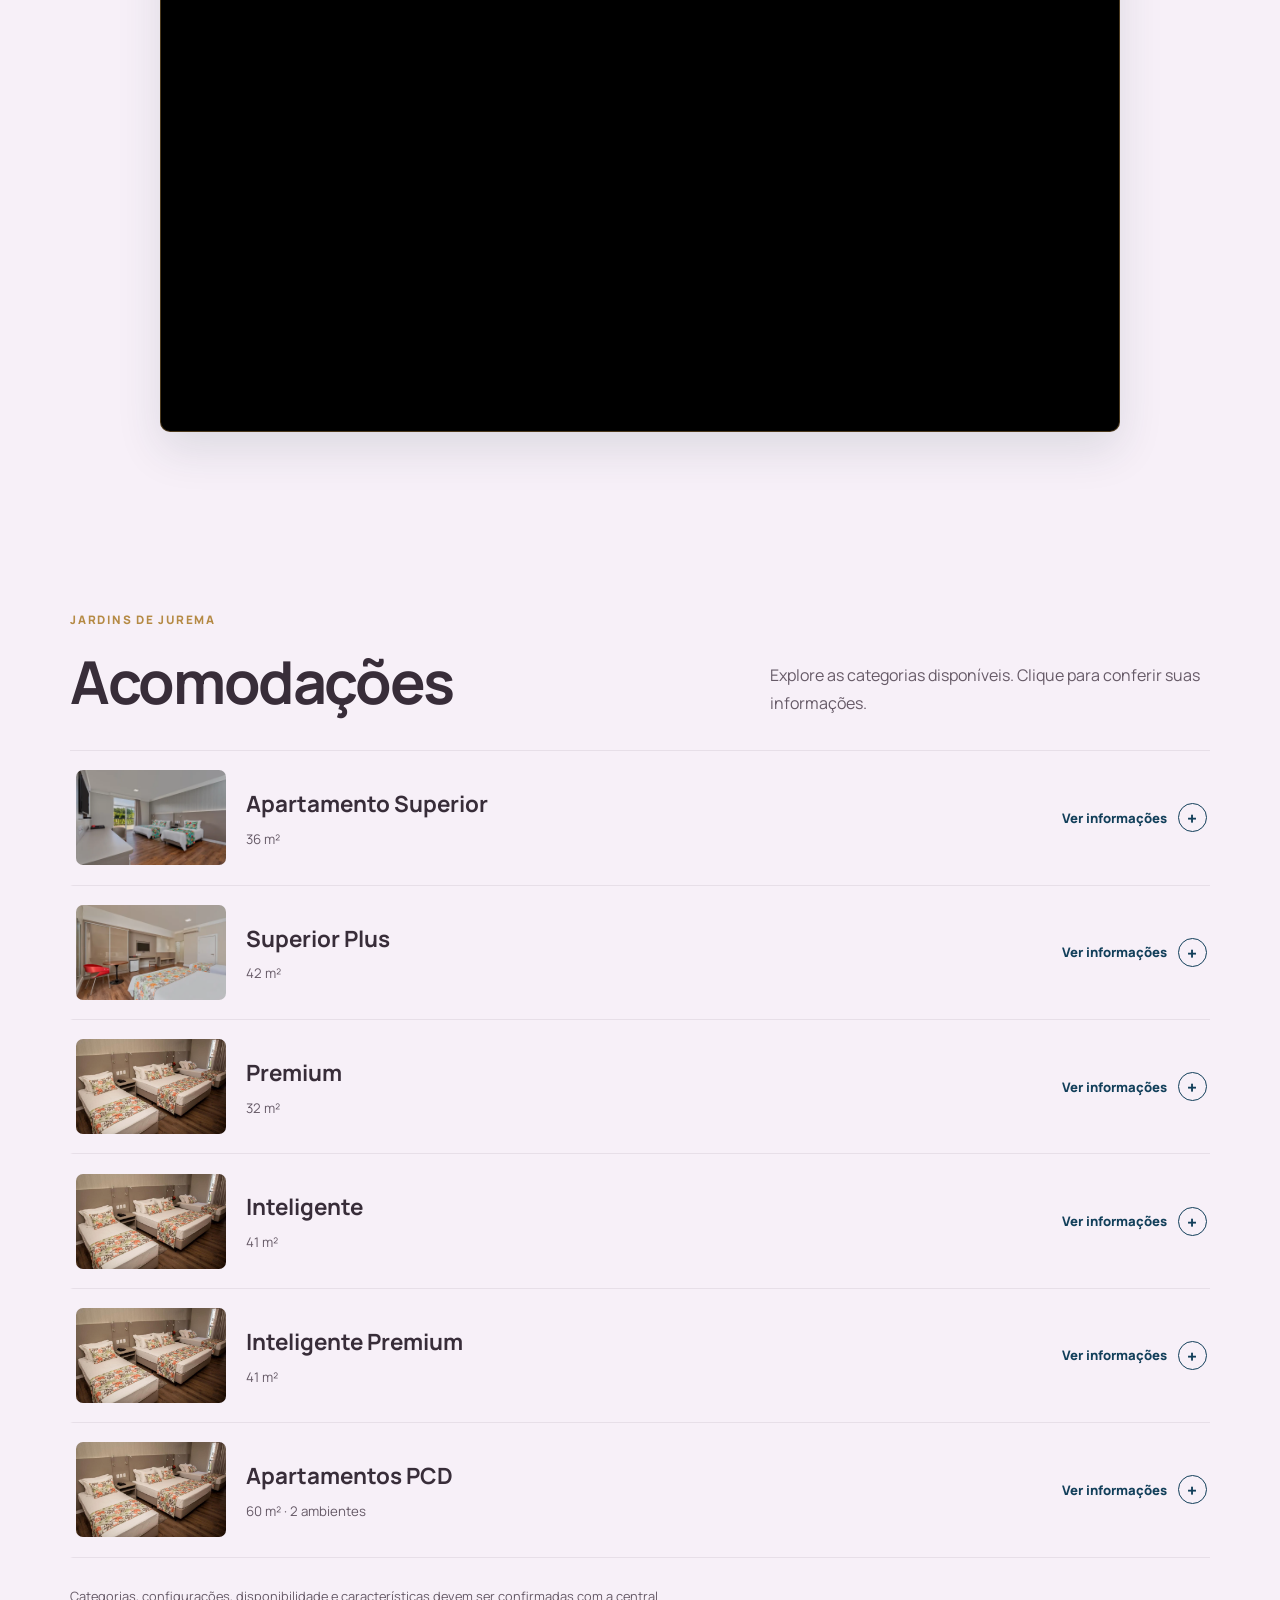
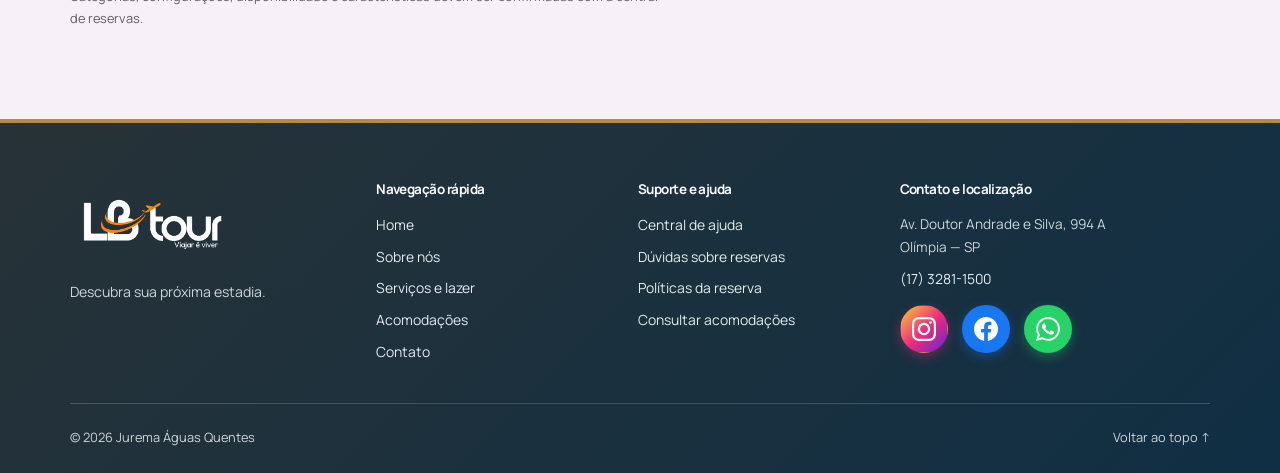
==== commit 13e8025e: "Add files via upload" ====
--- a/jardins-de-jurema.html
+++ b/jardins-de-jurema.html
@@ -164,6 +164,8 @@
               <p>
                 Espaços planejados para diversão de todas as idades, com
                 lazer de qualidade em uma atmosfera exclusiva e acolhedora.
+                Aproveite experiências ao ar livre, beach tennis, academia
+                e momentos de relaxamento no spa.
               </p>
             </div>
           </div>
@@ -172,10 +174,6 @@
       </div>
     </section>
 
-    <!-- ======================================
-         GALERIA DE FOTOS DO JARDINS
-         COLOQUE SUAS FOTOGRAFIAS AQUI
-    ======================================= -->
     <section
       class="galeria-complexo secao"
       id="galeria"
@@ -245,7 +243,7 @@
           </figure>
 
           <!-- FOTO DO LAZER -->
-          <figure class="galeria-item sem-imagem">
+          <figure class="galeria-item sem-imagem" data-gallery-carousel>
             <a
               class="galeria-imagem"
               href="imagens/jardins-de-jurema/rede-jardim.png"
@@ -267,6 +265,28 @@
             <figcaption>Espaços de lazer</figcaption>
           </figure>
 
+        </div>
+      </div>
+    </section>
+
+    <!-- VÍDEO DO COMPLEXO -->
+    <section class="video-complexo secao" aria-labelledby="titulo-video-jardins">
+      <div class="largura-conteudo">
+        <div class="abertura-conteudo">
+          <p class="rotulo">VÍDEO DO COMPLEXO</p>
+          <h2 id="titulo-video-jardins">Isso é Jardins de Jurema!</h2>
+          <p>Conheça a experiência completa do resort em vídeo.</p>
+        </div>
+
+        <div class="video-complexo-embed">
+          <iframe
+            src="https://www.youtube.com/embed/WCd8he2Bjoc"
+            title="Isso é Jardins de Jurema!"
+            loading="lazy"
+            allow="accelerometer; autoplay; clipboard-write; encrypted-media; gyroscope; picture-in-picture; web-share"
+            referrerpolicy="strict-origin-when-cross-origin"
+            allowfullscreen
+          ></iframe>
         </div>
       </div>
     </section>
--- a/style.css
+++ b/style.css
@@ -319,7 +319,7 @@
       rgba(16, 35, 40, 0.8),
       rgba(17, 39, 40, 0.3)
     ),
-    url("imagens/jurema-aguas-quentes/banner-casa-imperial.webp")
+    url("imagens/jurema-aguas-quentes/banner-casa-imperial.png")
     center / cover no-repeat,
     #355d6b;
 }
@@ -397,6 +397,53 @@
   font-size: clamp(0.98rem, 1.6vw, 1.1rem);
 }
 
+.capa-complexos {
+  position: absolute;
+  z-index: 2;
+  right: max(1.5rem, calc((100% - var(--largura)) / 2));
+  bottom: 0.75rem;
+  display: grid;
+  grid-template-columns: repeat(3, minmax(0, 1fr));
+  width: min(520px, 48%);
+  gap: 0.65rem;
+}
+
+.capa-complexos a {
+  position: relative;
+  min-width: 0;
+  overflow: hidden;
+  aspect-ratio: 16 / 10;
+  border: 1px solid rgba(255, 255, 255, 0.7);
+  border-radius: 8px;
+  background: rgba(0, 0, 0, 0.25);
+  box-shadow: 0 10px 30px rgba(0, 0, 0, 0.22);
+}
+
+.capa-complexos img {
+  width: 100%;
+  height: 100%;
+  object-fit: cover;
+  transition: transform 0.4s ease;
+}
+
+.capa-complexos a:hover img {
+  transform: scale(1.06);
+}
+
+.capa-complexos span {
+  position: absolute;
+  right: 0;
+  bottom: 0;
+  left: 0;
+  padding: 1.3rem 0.55rem 0.45rem;
+  color: #fff;
+  background: linear-gradient(to top, rgba(9, 26, 34, 0.92), transparent);
+  font-size: clamp(0.62rem, 1vw, 0.76rem);
+  font-weight: 800;
+  text-align: center;
+  text-shadow: 0 1px 3px rgba(0, 0, 0, 0.8);
+}
+
 /* =====================================
    FORMULÁRIO
 ===================================== */
@@ -404,7 +451,7 @@
 .planejamento {
   position: relative;
   z-index: 2;
-  margin-top: -3rem;
+  margin-top: -1.5rem;
   padding: 2.25rem;
 
   background: #fff;
@@ -430,6 +477,7 @@
   display: flex;
   flex-direction: column;
   gap: 0.45rem;
+  min-width: 0;
   font-size: 0.83rem;
   font-weight: 700;
 }
@@ -438,12 +486,33 @@
 #formulario-planejamento select {
   width: 100%;
   min-width: 0;
+  max-width: 100%;
   min-height: 48px;
   padding: 0.6rem 0.75rem;
   border: 1px solid #c9d3d9;
   border-radius: 7px;
   background: #fff;
   color: var(--texto);
+}
+
+#formulario-planejamento input[type="date"] {
+  display: block;
+  width: 100%;
+  max-width: 100%;
+  overflow: hidden;
+  appearance: none;
+  -webkit-appearance: none;
+  inline-size: 100%;
+  contain: inline-size;
+}
+
+#formulario-planejamento input[type="date"]::-webkit-date-and-time-value {
+  text-align: left;
+}
+
+#formulario-planejamento input[type="date"]::-webkit-calendar-picker-indicator {
+  flex: 0 0 auto;
+  margin-left: 0;
 }
 
 .selecao-hospedagem {
@@ -669,6 +738,73 @@
   color: var(--texto-suave);
 }
 
+.etiqueta-experiencia {
+  margin-bottom: 0.65rem;
+  color: var(--cor-acento);
+  font-size: 0.68rem;
+  font-weight: 800;
+  letter-spacing: 0.13em;
+  text-transform: uppercase;
+}
+
+.experiencia-foto img {
+  transition: transform 0.55s ease;
+}
+
+.experiencia:hover .experiencia-foto img {
+  transform: scale(1.035);
+}
+
+.assinatura-jurema {
+  margin-top: clamp(3rem, 7vw, 6rem);
+  padding-block: clamp(4rem, 7vw, 6rem);
+  background:
+    linear-gradient(115deg, rgba(18, 63, 90, 0.96), rgba(11, 38, 55, 0.98)),
+    var(--cor-acao);
+  color: #fff;
+}
+
+.assinatura-jurema .rotulo {
+  color: #d4b879;
+}
+
+.assinatura-jurema h2 {
+  max-width: 750px;
+  margin-bottom: 2.5rem;
+  font-family: Georgia, "Times New Roman", serif;
+  font-size: clamp(2.4rem, 5vw, 4.5rem);
+  font-weight: 400;
+  letter-spacing: -0.025em;
+}
+
+.detalhes-luxo {
+  display: grid;
+  grid-template-columns: repeat(3, minmax(0, 1fr));
+  border-top: 1px solid rgba(212, 184, 121, 0.55);
+}
+
+.detalhes-luxo div {
+  display: flex;
+  flex-direction: column;
+  gap: 0.55rem;
+  padding: 1.5rem 2rem 0 0;
+}
+
+.detalhes-luxo div + div {
+  padding-left: 2rem;
+  border-left: 1px solid rgba(212, 184, 121, 0.55);
+}
+
+.detalhes-luxo strong {
+  color: #f1dfb5;
+  font-size: 1rem;
+}
+
+.detalhes-luxo span {
+  color: rgba(255, 255, 255, 0.78);
+  font-size: 0.88rem;
+}
+
 /* =====================================
    ESTRUTURA E LAZER
 ===================================== */
@@ -735,6 +871,123 @@
 
 .galeria-complexo {
   background: var(--fundo);
+}
+
+.experiencias-complexo {
+  background: var(--fundo);
+}
+
+.carrossel-experiencias {
+  position: relative;
+  overflow: hidden;
+  border-radius: 10px;
+  border: 1px solid rgba(181, 138, 69, 0.38);
+  background: #111;
+  box-shadow: 0 18px 45px rgba(35, 54, 62, 0.12);
+}
+
+.carrossel-trilha {
+  display: flex;
+  transition: transform 0.55s ease;
+}
+
+.carrossel-slide {
+  position: relative;
+  flex: 0 0 100%;
+  min-width: 0;
+  height: clamp(280px, 38vw, 460px);
+  margin: 0;
+}
+
+.carrossel-slide::after {
+  content: "";
+  position: absolute;
+  inset: 55% 0 0;
+  background: linear-gradient(to top, rgba(8, 24, 32, 0.9), transparent);
+}
+
+.carrossel-slide img {
+  width: 100%;
+  height: 100%;
+  object-fit: contain;
+}
+
+.carrossel-slide figcaption {
+  position: absolute;
+  z-index: 1;
+  right: 1.5rem;
+  bottom: 1.3rem;
+  left: 1.5rem;
+  color: #fff;
+  font-family: Georgia, "Times New Roman", serif;
+  font-size: clamp(1.35rem, 3vw, 2.2rem);
+}
+
+.carrossel-controle {
+  position: absolute;
+  z-index: 2;
+  top: 50%;
+  width: 44px;
+  height: 44px;
+  transform: translateY(-50%);
+  border: 1px solid rgba(255, 255, 255, 0.75);
+  border-radius: 50%;
+  background: rgba(12, 38, 49, 0.78);
+  color: #fff;
+  font-size: 2rem;
+  line-height: 1;
+}
+
+.carrossel-controle.anterior { left: 1rem; }
+.carrossel-controle.proximo { right: 1rem; }
+
+.carrossel-indicadores {
+  position: absolute;
+  z-index: 2;
+  right: 0;
+  bottom: 0.55rem;
+  left: 0;
+  display: flex;
+  justify-content: center;
+  gap: 0.45rem;
+}
+
+.carrossel-indicador {
+  width: 8px;
+  height: 8px;
+  padding: 0;
+  border: 1px solid #fff;
+  border-radius: 50%;
+  background: transparent;
+}
+
+.carrossel-indicador.ativo {
+  background: #fff;
+}
+
+.video-complexo {
+  background: var(--fundo-suave);
+}
+
+.video-complexo-embed {
+  position: relative;
+  width: 100%;
+  max-width: 960px;
+  margin-inline: auto;
+  overflow: hidden;
+  aspect-ratio: 16 / 9;
+  border: 1px solid rgba(181, 138, 69, 0.42);
+  border-radius: 10px;
+  background: #000;
+  box-shadow: 0 18px 45px rgba(35, 54, 62, 0.12);
+}
+
+.video-complexo-embed iframe {
+  position: absolute;
+  inset: 0;
+  width: 100%;
+  height: 100%;
+  border: 0;
 }
 
 .galeria-grade {
@@ -1292,12 +1545,24 @@
     padding: 6rem 0 3rem;
   }
 
+  .capa-complexos {
+    position: static;
+    width: calc(100% - 2rem);
+    margin: 2rem 1rem 0;
+    gap: 0.45rem;
+  }
+
+  .capa-complexos span {
+    padding-inline: 0.3rem;
+    font-size: 0.62rem;
+  }
+
   .capa h1 {
     font-size: clamp(2.5rem, 11vw, 3.7rem);
   }
 
   .planejamento {
-    margin-top: -1.5rem;
+    margin-top: -0.5rem;
     padding: 1.2rem;
   }
 
@@ -1324,6 +1589,24 @@
 
   .grade-experiencias {
     grid-template-columns: 1fr;
+  }
+
+  .assinatura-jurema h2 {
+    font-size: 2.35rem;
+  }
+
+  .detalhes-luxo {
+    grid-template-columns: 1fr;
+  }
+
+  .detalhes-luxo div {
+    padding: 1.25rem 0;
+  }
+
+  .detalhes-luxo div + div {
+    padding-left: 0;
+    border-left: 0;
+    border-top: 1px solid rgba(212, 184, 121, 0.55);
   }
 
   /* GALERIA NO CELULAR */
@@ -1379,6 +1662,14 @@
 
   #janela-modal {
     padding: 1.4rem;
+    margin: 12vh auto auto;
+    max-height: calc(100dvh - 13vh - 1rem);
+    overflow-y: auto;
+  }
+
+  #formulario-planejamento input[type="date"] {
+    padding-inline: 0.55rem;
+    font-size: 16px;
   }
 }
 
@@ -1422,9 +1713,10 @@
 .galeria-grade {
     display: grid;
     grid-template-columns: 1.2fr 1fr;
-    grid-template-rows: repeat(2, 220px);
+    grid-template-rows: repeat(2, 210px);
     gap: 20px;
     width: 100%;
+    height: 440px;
 }
 
 .galeria-item {
@@ -1442,6 +1734,10 @@
     grid-row: span 2;
 }
 
+.galeria-item.galeria-destaque .galeria-imagem {
+    height: 100%;
+}
+
 .galeria-item .galeria-imagem {
     display: block;
     width: 100%;
@@ -1451,13 +1747,45 @@
 
 .galeria-item .galeria-imagem img {
     display: block !important;
-    width: 100% !important;
+    width: auto !important;
+    max-width: 100% !important;
     height: 100% !important;
-    object-fit: cover;
+    object-fit: contain;
     object-position: center;
     opacity: 1 !important;
     visibility: visible !important;
     transition: transform 0.4s ease;
+}
+
+.galeria-item[data-gallery-carousel] .galeria-imagem {
+    background: #dfe5e2;
+}
+
+.galeria-item[data-gallery-carousel] .galeria-imagem img {
+    margin-inline: auto;
+}
+
+.galeria-controles {
+    position: absolute;
+    z-index: 4;
+    right: 0.8rem;
+    bottom: 2.7rem;
+    left: 0.8rem;
+    display: flex;
+    justify-content: space-between;
+    pointer-events: none;
+}
+
+.galeria-controles button {
+    width: 38px;
+    height: 38px;
+    pointer-events: auto;
+    border: 1px solid rgba(255,255,255,0.75);
+    border-radius: 50%;
+    background: rgba(12,38,49,0.78);
+    color: #fff;
+    font-size: 1.8rem;
+    line-height: 1;
 }
 
 .galeria-item .galeria-imagem:hover img {
@@ -1496,6 +1824,7 @@
         grid-template-columns: 1fr;
         grid-template-rows: auto;
         gap: 16px;
+        height: auto;
     }
 
     .galeria-item,
